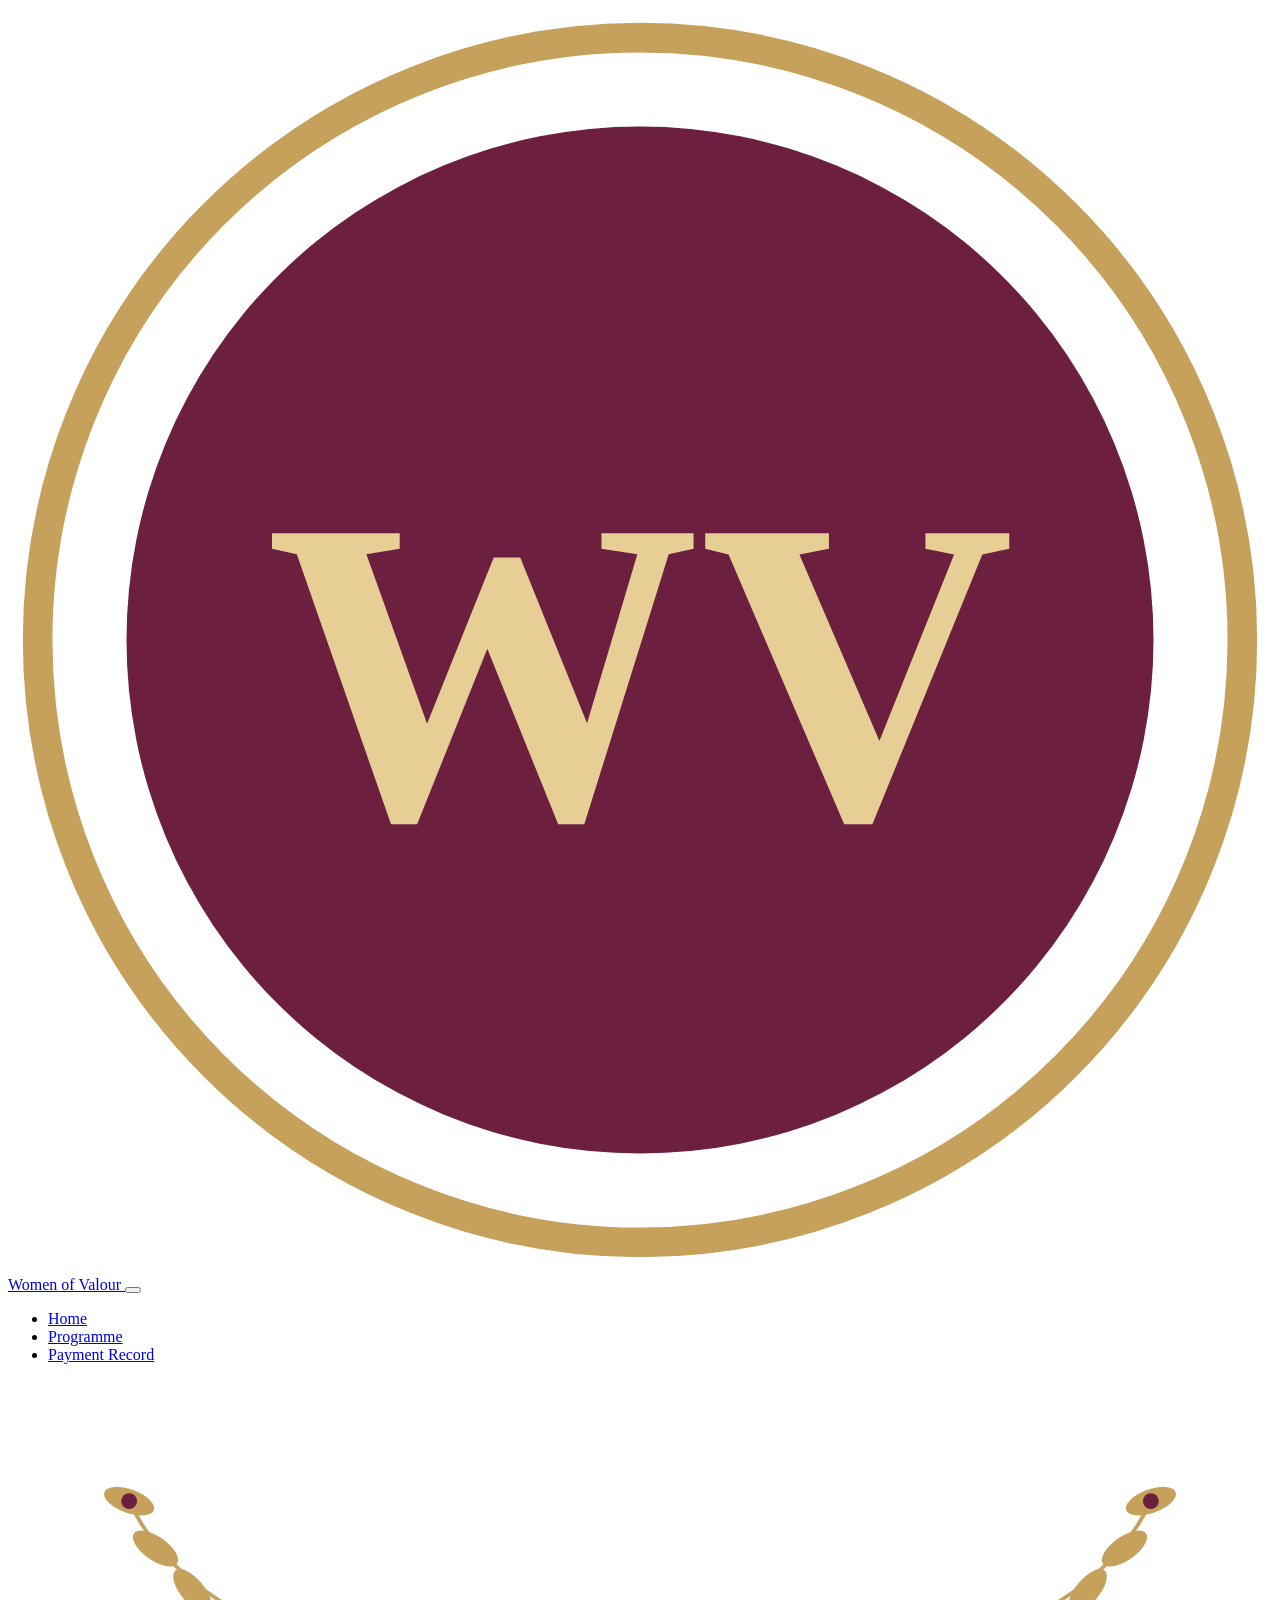
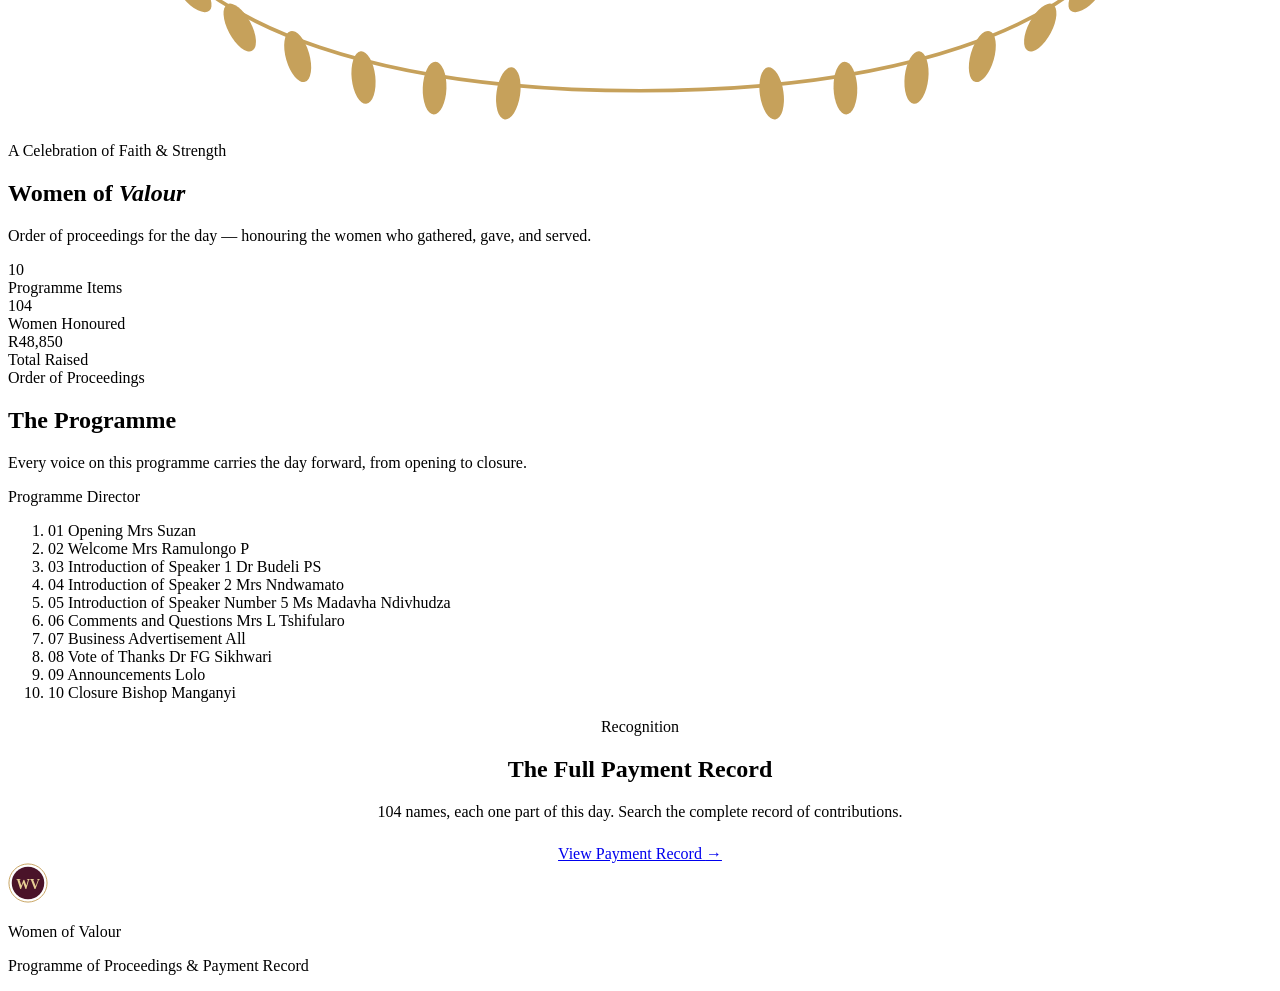
==== index (1).html @ 0461b3c6 "Add files via upload" ====
<!DOCTYPE html>
<html lang="en" class="no-js">
<head>
<meta charset="UTF-8">
<script>document.documentElement.classList.replace("no-js","js");</script>
<meta name="viewport" content="width=device-width, initial-scale=1.0">
<title>Women of Valour — Programme</title>
<meta name="description" content="Order of proceedings for the Women of Valour celebration.">
<link rel="icon" href="data:image/svg+xml,%3Csvg xmlns='http://www.w3.org/2000/svg' viewBox='0 0 64 64'%3E%3Ccircle cx='32' cy='32' r='31' fill='%236C1F3E'/%3E%3Ctext x='32' y='42' font-family='Georgia,serif' font-size='28' font-weight='700' fill='%23C6A15B' text-anchor='middle'%3EWV%3C/text%3E%3C/svg%3E">
<link rel="stylesheet" href="css/style.css">
</head>
<body>

<header class="site-header">
  <nav class="nav">
    <a href="index.html" class="brand">
      <svg class="brand-mark" viewBox="0 0 64 64" xmlns="http://www.w3.org/2000/svg" aria-hidden="true">
        <circle cx="32" cy="32" r="30.5" fill="none" stroke="#C6A15B" stroke-width="1.5"/>
        <circle cx="32" cy="32" r="26" fill="#6C1F3E"/>
        <text x="32" y="41" font-family="Fraunces, Georgia, serif" font-size="22" font-weight="700" fill="#E7CE95" text-anchor="middle">WV</text>
      </svg>
      Women of Valour
    </a>
    <button class="nav-toggle" aria-label="Toggle navigation menu" aria-expanded="false">
      <span></span>
    </button>
    <ul class="nav-links">
      <li><a href="index.html" aria-current="page">Home</a></li>
      <li><a href="index.html#programme">Programme</a></li>
      <li><a href="payment-record.html">Payment Record</a></li>
    </ul>
  </nav>
</header>

<main>

  <section class="hero">
    <div class="container">
      <svg class="hero-wreath" viewBox="0 0 480 130" xmlns="http://www.w3.org/2000/svg" aria-hidden="true">
        <g fill="none" stroke="#C6A15B" stroke-width="1.4">
          <path d="M240 118 C 150 118, 70 98, 46 46" />
          <path d="M240 118 C 330 118, 410 98, 434 46" />
        </g>
        <g fill="#C6A15B">
          <ellipse cx="46" cy="46" rx="10" ry="4.5" transform="rotate(20 46 46)"/>
          <ellipse cx="56" cy="64" rx="10" ry="4.5" transform="rotate(35 56 64)"/>
          <ellipse cx="70" cy="80" rx="10" ry="4.5" transform="rotate(50 70 80)"/>
          <ellipse cx="88" cy="94" rx="10" ry="4.5" transform="rotate(62 88 94)"/>
          <ellipse cx="110" cy="105" rx="10" ry="4.5" transform="rotate(74 110 105)"/>
          <ellipse cx="135" cy="113" rx="10" ry="4.5" transform="rotate(84 135 113)"/>
          <ellipse cx="162" cy="117" rx="10" ry="4.5" transform="rotate(92 162 117)"/>
          <ellipse cx="190" cy="119" rx="10" ry="4.5" transform="rotate(98 190 119)"/>
          <ellipse cx="434" cy="46" rx="10" ry="4.5" transform="rotate(160 434 46)"/>
          <ellipse cx="424" cy="64" rx="10" ry="4.5" transform="rotate(145 424 64)"/>
          <ellipse cx="410" cy="80" rx="10" ry="4.5" transform="rotate(130 410 80)"/>
          <ellipse cx="392" cy="94" rx="10" ry="4.5" transform="rotate(118 392 94)"/>
          <ellipse cx="370" cy="105" rx="10" ry="4.5" transform="rotate(106 370 105)"/>
          <ellipse cx="345" cy="113" rx="10" ry="4.5" transform="rotate(96 345 113)"/>
          <ellipse cx="318" cy="117" rx="10" ry="4.5" transform="rotate(88 318 117)"/>
          <ellipse cx="290" cy="119" rx="10" ry="4.5" transform="rotate(82 290 119)"/>
        </g>
        <circle cx="46" cy="46" r="3" fill="#6C1F3E"/>
        <circle cx="434" cy="46" r="3" fill="#6C1F3E"/>
      </svg>

      <p class="eyebrow">A Celebration of Faith &amp; Strength</p>
      <h1>Women of <em>Valour</em></h1>
      <p class="hero-sub">Order of proceedings for the day — honouring the women who gathered, gave, and served.</p>
      <div class="ribbon-rule ribbon-rule--short"></div>

      <div class="stats">
        <div class="stat">
          <div class="stat-value">10</div>
          <div class="stat-label">Programme Items</div>
        </div>
        <div class="stat">
          <div class="stat-value">104</div>
          <div class="stat-label">Women Honoured</div>
        </div>
        <div class="stat">
          <div class="stat-value">R48,850</div>
          <div class="stat-label">Total Raised</div>
        </div>
      </div>
    </div>
  </section>

  <section class="section section--tinted" id="programme">
    <div class="container">
      <div class="section-head reveal">
        <span class="eyebrow">Order of Proceedings</span>
        <h2>The Programme</h2>
        <p>Every voice on this programme carries the day forward, from opening to closure.</p>
      </div>

      <div class="programme-director">
        <span class="role-label">Programme Director</span>
      </div>

      <ol class="programme-list">
        <li class="programme-item reveal">
          <span class="item-number">01</span>
          <span class="item-body">
            <span class="item-role">Opening</span>
            <span class="item-name">Mrs Suzan</span>
          </span>
        </li>
        <li class="programme-item reveal">
          <span class="item-number">02</span>
          <span class="item-body">
            <span class="item-role">Welcome</span>
            <span class="item-name">Mrs Ramulongo P</span>
          </span>
        </li>
        <li class="programme-item reveal">
          <span class="item-number">03</span>
          <span class="item-body">
            <span class="item-role">Introduction of Speaker 1</span>
            <span class="item-name">Dr Budeli PS</span>
          </span>
        </li>
        <li class="programme-item reveal">
          <span class="item-number">04</span>
          <span class="item-body">
            <span class="item-role">Introduction of Speaker 2</span>
            <span class="item-name">Mrs Nndwamato</span>
          </span>
        </li>
        <li class="programme-item reveal">
          <span class="item-number">05</span>
          <span class="item-body">
            <span class="item-role">Introduction of Speaker Number 5</span>
            <span class="item-name">Ms Madavha Ndivhudza</span>
          </span>
        </li>
        <li class="programme-item reveal">
          <span class="item-number">06</span>
          <span class="item-body">
            <span class="item-role">Comments and Questions</span>
            <span class="item-name">Mrs L Tshifularo</span>
          </span>
        </li>
        <li class="programme-item reveal">
          <span class="item-number">07</span>
          <span class="item-body">
            <span class="item-role">Business Advertisement</span>
            <span class="item-name">All</span>
          </span>
        </li>
        <li class="programme-item reveal">
          <span class="item-number">08</span>
          <span class="item-body">
            <span class="item-role">Vote of Thanks</span>
            <span class="item-name">Dr FG Sikhwari</span>
          </span>
        </li>
        <li class="programme-item reveal">
          <span class="item-number">09</span>
          <span class="item-body">
            <span class="item-role">Announcements</span>
            <span class="item-name">Lolo</span>
          </span>
        </li>
        <li class="programme-item reveal">
          <span class="item-number">10</span>
          <span class="item-body">
            <span class="item-role">Closure</span>
            <span class="item-name">Bishop Manganyi</span>
          </span>
        </li>
      </ol>
    </div>
  </section>

  <section class="section">
    <div class="container" style="text-align:center;">
      <div class="section-head reveal" style="margin-bottom:24px;">
        <span class="eyebrow">Recognition</span>
        <h2>The Full Payment Record</h2>
        <p>104 names, each one part of this day. Search the complete record of contributions.</p>
      </div>
      <a class="btn reveal" href="payment-record.html">
        View Payment Record
        <span class="btn-arrow" aria-hidden="true">&rarr;</span>
      </a>
    </div>
  </section>

</main>

<footer class="site-footer">
  <div class="container">
    <svg class="brand-mark" width="40" height="40" viewBox="0 0 64 64" xmlns="http://www.w3.org/2000/svg" aria-hidden="true">
      <circle cx="32" cy="32" r="30.5" fill="none" stroke="#C6A15B" stroke-width="1.5"/>
      <circle cx="32" cy="32" r="26" fill="#4A1329"/>
      <text x="32" y="41" font-family="Fraunces, Georgia, serif" font-size="22" font-weight="700" fill="#E7CE95" text-anchor="middle">WV</text>
    </svg>
    <p class="foot-title">Women of Valour</p>
    <p>Programme of Proceedings &amp; Payment Record</p>
  </div>
</footer>

<script src="js/main.js"></script>
</body>
</html>
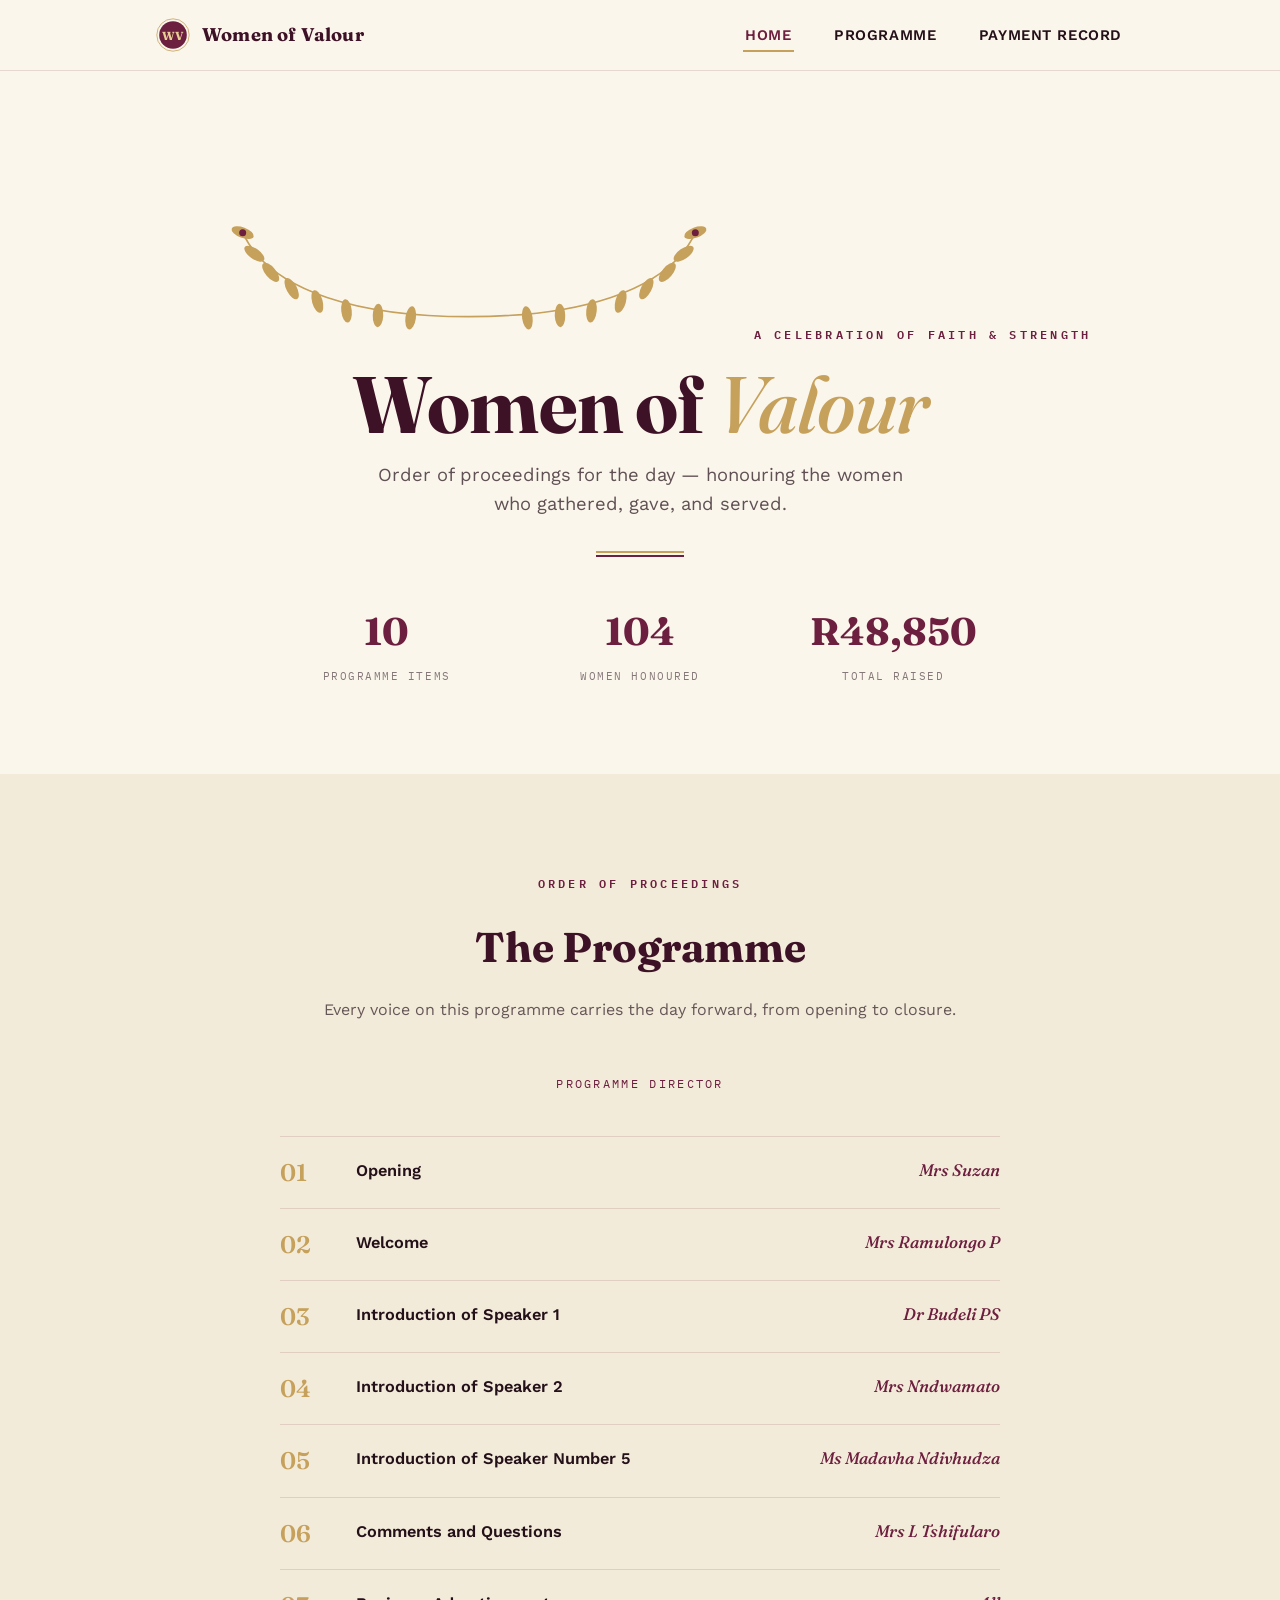
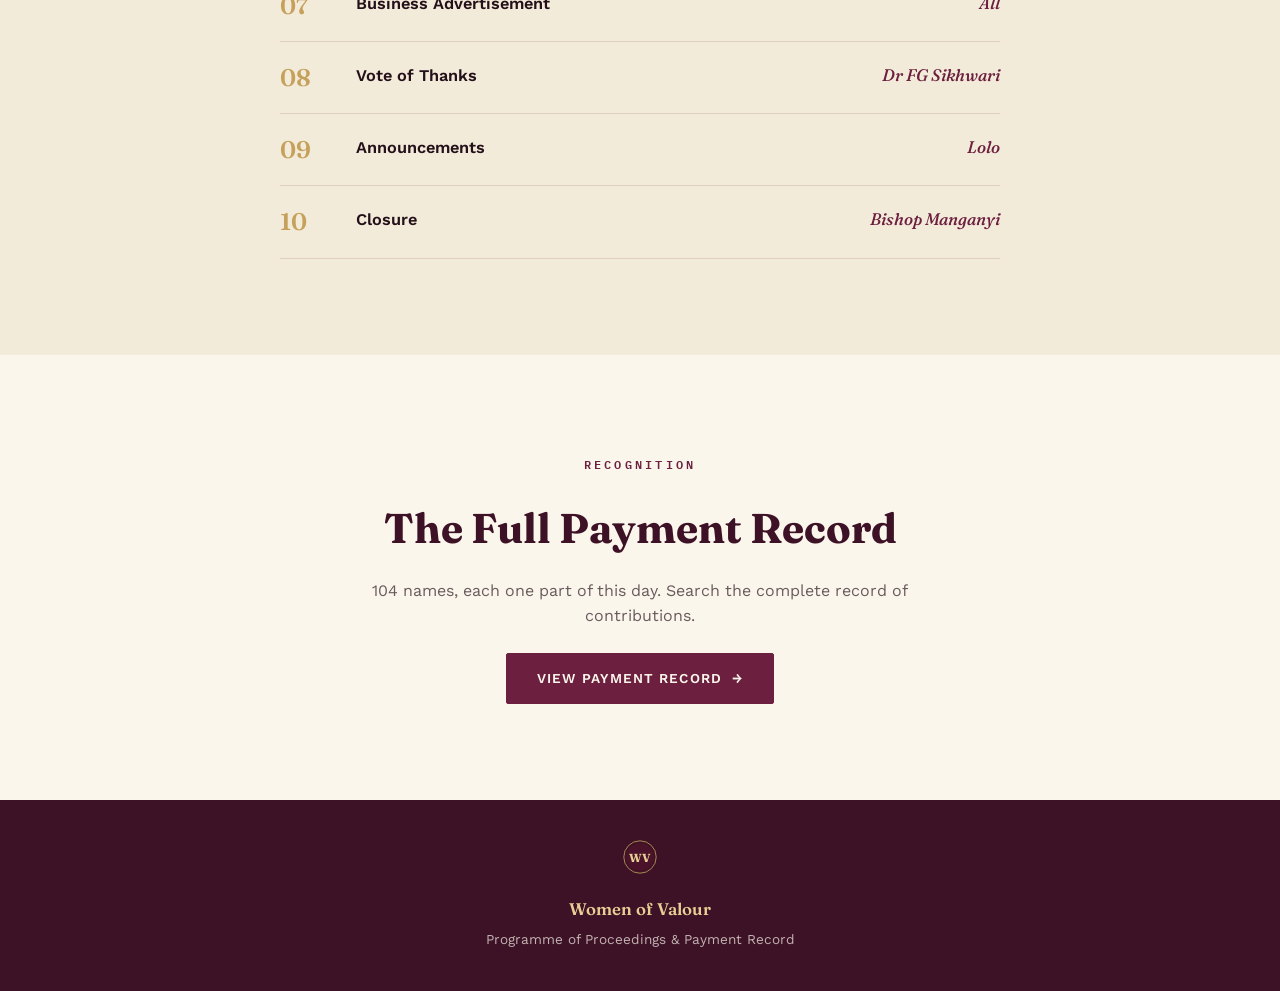
==== commit 882eeb55: "Add files via upload" ====
--- a/index (1).html
+++ b/index (1).html
@@ -7,7 +7,7 @@
 <title>Women of Valour — Programme</title>
 <meta name="description" content="Order of proceedings for the Women of Valour celebration.">
 <link rel="icon" href="data:image/svg+xml,%3Csvg xmlns='http://www.w3.org/2000/svg' viewBox='0 0 64 64'%3E%3Ccircle cx='32' cy='32' r='31' fill='%236C1F3E'/%3E%3Ctext x='32' y='42' font-family='Georgia,serif' font-size='28' font-weight='700' fill='%23C6A15B' text-anchor='middle'%3EWV%3C/text%3E%3C/svg%3E">
-<link rel="stylesheet" href="css/style.css">
+<link rel="stylesheet" href="style.css">
 </head>
 <body>
 
@@ -200,6 +200,6 @@
   </div>
 </footer>
 
-<script src="js/main.js"></script>
+<script src="main.js"></script>
 </body>
 </html>
--- a/style.css
+++ b/style.css
@@ -0,0 +1,611 @@
+/* =========================================================
+   WOMEN OF VALOUR — Design System
+   Palette:  ink #241019 · wine #6C1F3E · wine-deep #3E1226
+             gold #C6A15B · gold-light #E7CE95 · ivory #FBF6EC
+   Display:  "Fraunces"   Body: "Work Sans"   Utility: "IBM Plex Mono"
+   ========================================================= */
+
+@import url('https://fonts.googleapis.com/css2?family=Fraunces:ital,opsz,wght@0,9..144,400;0,9..144,600;0,9..144,700;1,9..144,500&family=Work+Sans:wght@400;500;600;700&family=IBM+Plex+Mono:wght@500;600&display=swap');
+
+:root {
+  --ink: #241019;
+  --wine: #6C1F3E;
+  --wine-deep: #3E1226;
+  --gold: #C6A15B;
+  --gold-light: #E7CE95;
+  --ivory: #FBF6EC;
+  --ivory-dim: #F3EBDA;
+
+  --font-display: "Fraunces", "Georgia", serif;
+  --font-body: "Work Sans", -apple-system, BlinkMacSystemFont, sans-serif;
+  --font-mono: "IBM Plex Mono", "SFMono-Regular", monospace;
+
+  --max-width: 1080px;
+  --radius: 2px;
+
+  --shadow-soft: 0 12px 40px -16px rgba(36, 16, 25, 0.35);
+}
+
+/* ---------- Reset ---------- */
+* { margin: 0; padding: 0; box-sizing: border-box; }
+
+html { scroll-behavior: smooth; }
+
+@media (prefers-reduced-motion: reduce) {
+  html { scroll-behavior: auto; }
+  *, *::before, *::after {
+    animation-duration: 0.01ms !important;
+    animation-iteration-count: 1 !important;
+    transition-duration: 0.01ms !important;
+    scroll-behavior: auto !important;
+  }
+}
+
+body {
+  font-family: var(--font-body);
+  background: var(--ivory);
+  color: var(--ink);
+  line-height: 1.6;
+  -webkit-font-smoothing: antialiased;
+}
+
+img { max-width: 100%; display: block; }
+
+a { color: inherit; text-decoration: none; }
+
+button { font: inherit; cursor: pointer; }
+
+:focus-visible {
+  outline: 2px solid var(--wine);
+  outline-offset: 3px;
+}
+
+.container {
+  max-width: var(--max-width);
+  margin: 0 auto;
+  padding: 0 clamp(20px, 5vw, 56px);
+}
+
+/* ---------- Ribbon divider (signature motif) ---------- */
+.ribbon-rule {
+  height: 6px;
+  width: 100%;
+  background:
+    linear-gradient(var(--gold), var(--gold)) top / 100% 2px no-repeat,
+    linear-gradient(var(--wine), var(--wine)) bottom / 100% 2px no-repeat;
+}
+
+.ribbon-rule--short {
+  width: 88px;
+  margin: 0 auto;
+}
+
+/* ---------- Header / Nav ---------- */
+.site-header {
+  position: sticky;
+  top: 0;
+  z-index: 50;
+  background: var(--ivory);
+  border-bottom: 1px solid rgba(108, 31, 62, 0.14);
+}
+
+.nav {
+  display: flex;
+  align-items: center;
+  justify-content: space-between;
+  padding: 18px clamp(20px, 5vw, 56px);
+  max-width: var(--max-width);
+  margin: 0 auto;
+}
+
+.brand {
+  display: flex;
+  align-items: center;
+  gap: 12px;
+  font-family: var(--font-display);
+  font-weight: 700;
+  font-size: 1.15rem;
+  letter-spacing: 0.01em;
+  color: var(--wine-deep);
+}
+
+.brand-mark {
+  width: 34px;
+  height: 34px;
+  flex-shrink: 0;
+}
+
+.nav-links {
+  display: flex;
+  align-items: center;
+  gap: clamp(20px, 3vw, 40px);
+  list-style: none;
+}
+
+.nav-links a {
+  font-size: 0.92rem;
+  font-weight: 600;
+  letter-spacing: 0.04em;
+  text-transform: uppercase;
+  color: var(--ink);
+  padding: 6px 2px;
+  position: relative;
+}
+
+.nav-links a::after {
+  content: "";
+  position: absolute;
+  left: 0;
+  bottom: -2px;
+  width: 0;
+  height: 2px;
+  background: var(--gold);
+  transition: width 0.25s ease;
+}
+
+.nav-links a:hover::after,
+.nav-links a[aria-current="page"]::after {
+  width: 100%;
+}
+
+.nav-links a[aria-current="page"] {
+  color: var(--wine);
+}
+
+.nav-toggle {
+  display: none;
+  background: none;
+  border: none;
+  padding: 6px;
+}
+
+.nav-toggle span,
+.nav-toggle span::before,
+.nav-toggle span::after {
+  content: "";
+  display: block;
+  width: 24px;
+  height: 2px;
+  background: var(--ink);
+  position: relative;
+  transition: transform 0.25s ease, opacity 0.25s ease;
+}
+
+.nav-toggle span::before { position: absolute; top: -7px; }
+.nav-toggle span::after { position: absolute; top: 7px; }
+
+@media (max-width: 720px) {
+  .nav-toggle { display: block; }
+
+  .nav-links {
+    position: absolute;
+    top: 100%;
+    left: 0;
+    right: 0;
+    flex-direction: column;
+    align-items: flex-start;
+    gap: 0;
+    background: var(--ivory);
+    border-bottom: 1px solid rgba(108, 31, 62, 0.14);
+    max-height: 0;
+    overflow: hidden;
+    transition: max-height 0.3s ease;
+  }
+
+  .nav-links.is-open { max-height: 260px; }
+
+  .nav-links li { width: 100%; }
+
+  .nav-links a {
+    display: block;
+    width: 100%;
+    padding: 16px clamp(20px, 5vw, 56px);
+    border-top: 1px solid rgba(108, 31, 62, 0.08);
+  }
+
+  .site-header { position: static; }
+}
+
+/* ---------- Hero ---------- */
+.hero {
+  position: relative;
+  padding: clamp(64px, 10vw, 108px) 0 clamp(56px, 8vw, 88px);
+  background: var(--ivory);
+  text-align: center;
+  overflow: hidden;
+}
+
+.hero-wreath {
+  width: min(560px, 84vw);
+  margin: 0 auto 8px;
+}
+
+.eyebrow {
+  display: inline-block;
+  font-family: var(--font-mono);
+  font-size: 0.72rem;
+  font-weight: 600;
+  letter-spacing: 0.28em;
+  text-transform: uppercase;
+  color: var(--wine);
+}
+
+.hero h1 {
+  font-family: var(--font-display);
+  font-weight: 700;
+  font-size: clamp(2.6rem, 7vw, 5rem);
+  line-height: 1.02;
+  color: var(--wine-deep);
+  margin: 18px 0 14px;
+  letter-spacing: -0.01em;
+}
+
+.hero h1 em {
+  font-style: italic;
+  font-weight: 500;
+  color: var(--gold);
+}
+
+.hero-sub {
+  max-width: 560px;
+  margin: 0 auto;
+  font-size: clamp(1rem, 1.6vw, 1.15rem);
+  color: rgba(36, 16, 25, 0.72);
+}
+
+.hero .ribbon-rule--short {
+  margin-top: 32px;
+}
+
+/* ---------- Stat strip ---------- */
+.stats {
+  display: grid;
+  grid-template-columns: repeat(3, 1fr);
+  max-width: 720px;
+  margin: 44px auto 0;
+  gap: clamp(16px, 4vw, 40px);
+}
+
+.stat {
+  text-align: center;
+}
+
+.stat-value {
+  font-family: var(--font-display);
+  font-weight: 700;
+  font-size: clamp(1.6rem, 4vw, 2.4rem);
+  color: var(--wine);
+}
+
+.stat-label {
+  margin-top: 6px;
+  font-family: var(--font-mono);
+  font-size: 0.68rem;
+  letter-spacing: 0.14em;
+  text-transform: uppercase;
+  color: rgba(36, 16, 25, 0.55);
+}
+
+@media (max-width: 560px) {
+  .stats { grid-template-columns: 1fr; gap: 22px; }
+}
+
+/* ---------- Section shell ---------- */
+.section {
+  padding: clamp(56px, 9vw, 96px) 0;
+}
+
+.section--tinted {
+  background: var(--ivory-dim);
+}
+
+.section-head {
+  text-align: center;
+  max-width: 640px;
+  margin: 0 auto 48px;
+}
+
+.section-head .eyebrow { margin-bottom: 14px; }
+
+.section-head h2 {
+  font-family: var(--font-display);
+  font-weight: 700;
+  font-size: clamp(1.8rem, 4vw, 2.6rem);
+  color: var(--wine-deep);
+  margin: 8px 0 16px;
+}
+
+.section-head p {
+  color: rgba(36, 16, 25, 0.68);
+  font-size: 1rem;
+}
+
+/* ---------- Programme (order of service) ---------- */
+.programme-director {
+  max-width: 720px;
+  margin: 0 auto 40px;
+  text-align: center;
+}
+
+.programme-director .role-label {
+  font-family: var(--font-mono);
+  font-size: 0.72rem;
+  letter-spacing: 0.2em;
+  text-transform: uppercase;
+  color: var(--wine);
+}
+
+.programme-list {
+  max-width: 720px;
+  margin: 0 auto;
+  list-style: none;
+  counter-reset: item;
+}
+
+.programme-item {
+  display: grid;
+  grid-template-columns: 56px 1fr;
+  gap: 20px;
+  align-items: start;
+  padding: 20px 0;
+  border-bottom: 1px solid rgba(108, 31, 62, 0.14);
+}
+
+.programme-item:first-child { border-top: 1px solid rgba(108, 31, 62, 0.14); }
+
+.item-number {
+  font-family: var(--font-display);
+  font-weight: 600;
+  font-size: 1.5rem;
+  color: var(--gold);
+  line-height: 1.3;
+}
+
+.item-body {
+  display: flex;
+  flex-wrap: wrap;
+  align-items: baseline;
+  justify-content: space-between;
+  gap: 6px 20px;
+}
+
+.item-role {
+  font-weight: 600;
+  font-size: 1.02rem;
+  color: var(--ink);
+}
+
+.item-name {
+  font-family: var(--font-display);
+  font-style: italic;
+  font-weight: 500;
+  font-size: 1.05rem;
+  color: var(--wine);
+  white-space: nowrap;
+}
+
+@media (max-width: 560px) {
+  .programme-item { grid-template-columns: 40px 1fr; }
+  .item-name { white-space: normal; }
+}
+
+/* ---------- Buttons / links ---------- */
+.btn {
+  display: inline-flex;
+  align-items: center;
+  gap: 10px;
+  padding: 14px 30px;
+  font-size: 0.85rem;
+  font-weight: 600;
+  letter-spacing: 0.08em;
+  text-transform: uppercase;
+  background: var(--wine);
+  color: var(--ivory);
+  border: 1px solid var(--wine);
+  border-radius: var(--radius);
+  transition: background 0.2s ease, color 0.2s ease, transform 0.2s ease;
+}
+
+.btn:hover {
+  background: var(--wine-deep);
+  border-color: var(--wine-deep);
+  transform: translateY(-1px);
+}
+
+.btn-arrow { transition: transform 0.2s ease; }
+.btn:hover .btn-arrow { transform: translateX(4px); }
+
+/* ---------- Payment record page ---------- */
+.record-toolbar {
+  display: flex;
+  flex-wrap: wrap;
+  align-items: center;
+  justify-content: space-between;
+  gap: 16px;
+  max-width: var(--max-width);
+  margin: 0 auto 28px;
+}
+
+.search-field {
+  position: relative;
+  flex: 1 1 280px;
+  max-width: 380px;
+}
+
+.search-field input {
+  width: 100%;
+  padding: 12px 16px 12px 40px;
+  font-family: var(--font-body);
+  font-size: 0.95rem;
+  background: var(--ivory);
+  border: 1px solid rgba(108, 31, 62, 0.3);
+  border-radius: var(--radius);
+  color: var(--ink);
+}
+
+.search-field input:focus {
+  border-color: var(--wine);
+}
+
+.search-field svg {
+  position: absolute;
+  left: 13px;
+  top: 50%;
+  transform: translateY(-50%);
+  width: 16px;
+  height: 16px;
+  color: var(--wine);
+  opacity: 0.7;
+}
+
+.result-count {
+  font-family: var(--font-mono);
+  font-size: 0.78rem;
+  letter-spacing: 0.06em;
+  color: rgba(36, 16, 25, 0.6);
+}
+
+.table-wrap {
+  max-width: var(--max-width);
+  margin: 0 auto;
+  overflow-x: auto;
+  border: 1px solid rgba(108, 31, 62, 0.16);
+  border-radius: var(--radius);
+  box-shadow: var(--shadow-soft);
+}
+
+table.record-table {
+  width: 100%;
+  border-collapse: collapse;
+  min-width: 560px;
+}
+
+.record-table thead th {
+  position: sticky;
+  top: 0;
+  background: var(--wine);
+  color: var(--ivory);
+  font-family: var(--font-mono);
+  font-size: 0.72rem;
+  letter-spacing: 0.1em;
+  text-transform: uppercase;
+  font-weight: 600;
+  text-align: left;
+  padding: 14px 18px;
+}
+
+.record-table tbody td {
+  padding: 12px 18px;
+  font-size: 0.92rem;
+  border-bottom: 1px solid rgba(108, 31, 62, 0.1);
+}
+
+.record-table tbody tr:nth-child(even) { background: var(--ivory-dim); }
+.record-table tbody tr:hover { background: var(--gold-light); }
+
+.record-table tbody tr.is-hidden { display: none; }
+
+.col-no {
+  font-family: var(--font-mono);
+  color: var(--wine);
+  width: 60px;
+}
+
+.col-amount {
+  font-family: var(--font-mono);
+  font-weight: 600;
+  text-align: right;
+  color: var(--wine-deep);
+  white-space: nowrap;
+}
+
+.record-table thead th.col-amount { text-align: right; }
+
+.no-results {
+  text-align: center;
+  padding: 48px 20px;
+  color: rgba(36, 16, 25, 0.55);
+  font-family: var(--font-mono);
+  font-size: 0.85rem;
+  display: none;
+}
+
+.no-results.is-visible { display: block; }
+
+.record-summary {
+  max-width: var(--max-width);
+  margin: 28px auto 0;
+  display: flex;
+  justify-content: flex-end;
+  padding: 20px clamp(18px, 4vw, 24px);
+  background: var(--wine-deep);
+  border-radius: var(--radius);
+  color: var(--ivory);
+}
+
+.record-summary .summary-item {
+  text-align: right;
+  margin-left: 36px;
+}
+
+.record-summary .summary-item:first-child { margin-left: 0; }
+
+.record-summary .summary-label {
+  font-family: var(--font-mono);
+  font-size: 0.68rem;
+  letter-spacing: 0.14em;
+  text-transform: uppercase;
+  color: var(--gold-light);
+}
+
+.record-summary .summary-value {
+  font-family: var(--font-display);
+  font-weight: 700;
+  font-size: 1.4rem;
+  margin-top: 4px;
+}
+
+@media (max-width: 560px) {
+  .record-summary { justify-content: space-between; }
+}
+
+/* ---------- Footer ---------- */
+.site-footer {
+  background: var(--wine-deep);
+  color: var(--ivory);
+  padding: 40px 0;
+  text-align: center;
+}
+
+.site-footer .brand-mark { margin: 0 auto 14px; }
+
+.site-footer p {
+  font-size: 0.85rem;
+  color: rgba(251, 246, 236, 0.7);
+}
+
+.site-footer .foot-title {
+  font-family: var(--font-display);
+  font-weight: 600;
+  font-size: 1.05rem;
+  color: var(--gold-light);
+  margin-bottom: 6px;
+}
+
+/* ---------- Reveal-on-scroll ----------
+   Content is visible by default (progressive enhancement).
+   Only when JS confirms it can run the reveal sequence (html.js)
+   do elements start hidden, ready to animate in. This guarantees
+   the page is fully readable with JS disabled or blocked. */
+.reveal { opacity: 1; }
+
+html.js .reveal {
+  opacity: 0;
+  transform: translateY(16px);
+  transition: opacity 0.6s ease, transform 0.6s ease;
+}
+
+html.js .reveal.is-visible {
+  opacity: 1;
+  transform: translateY(0);
+}
